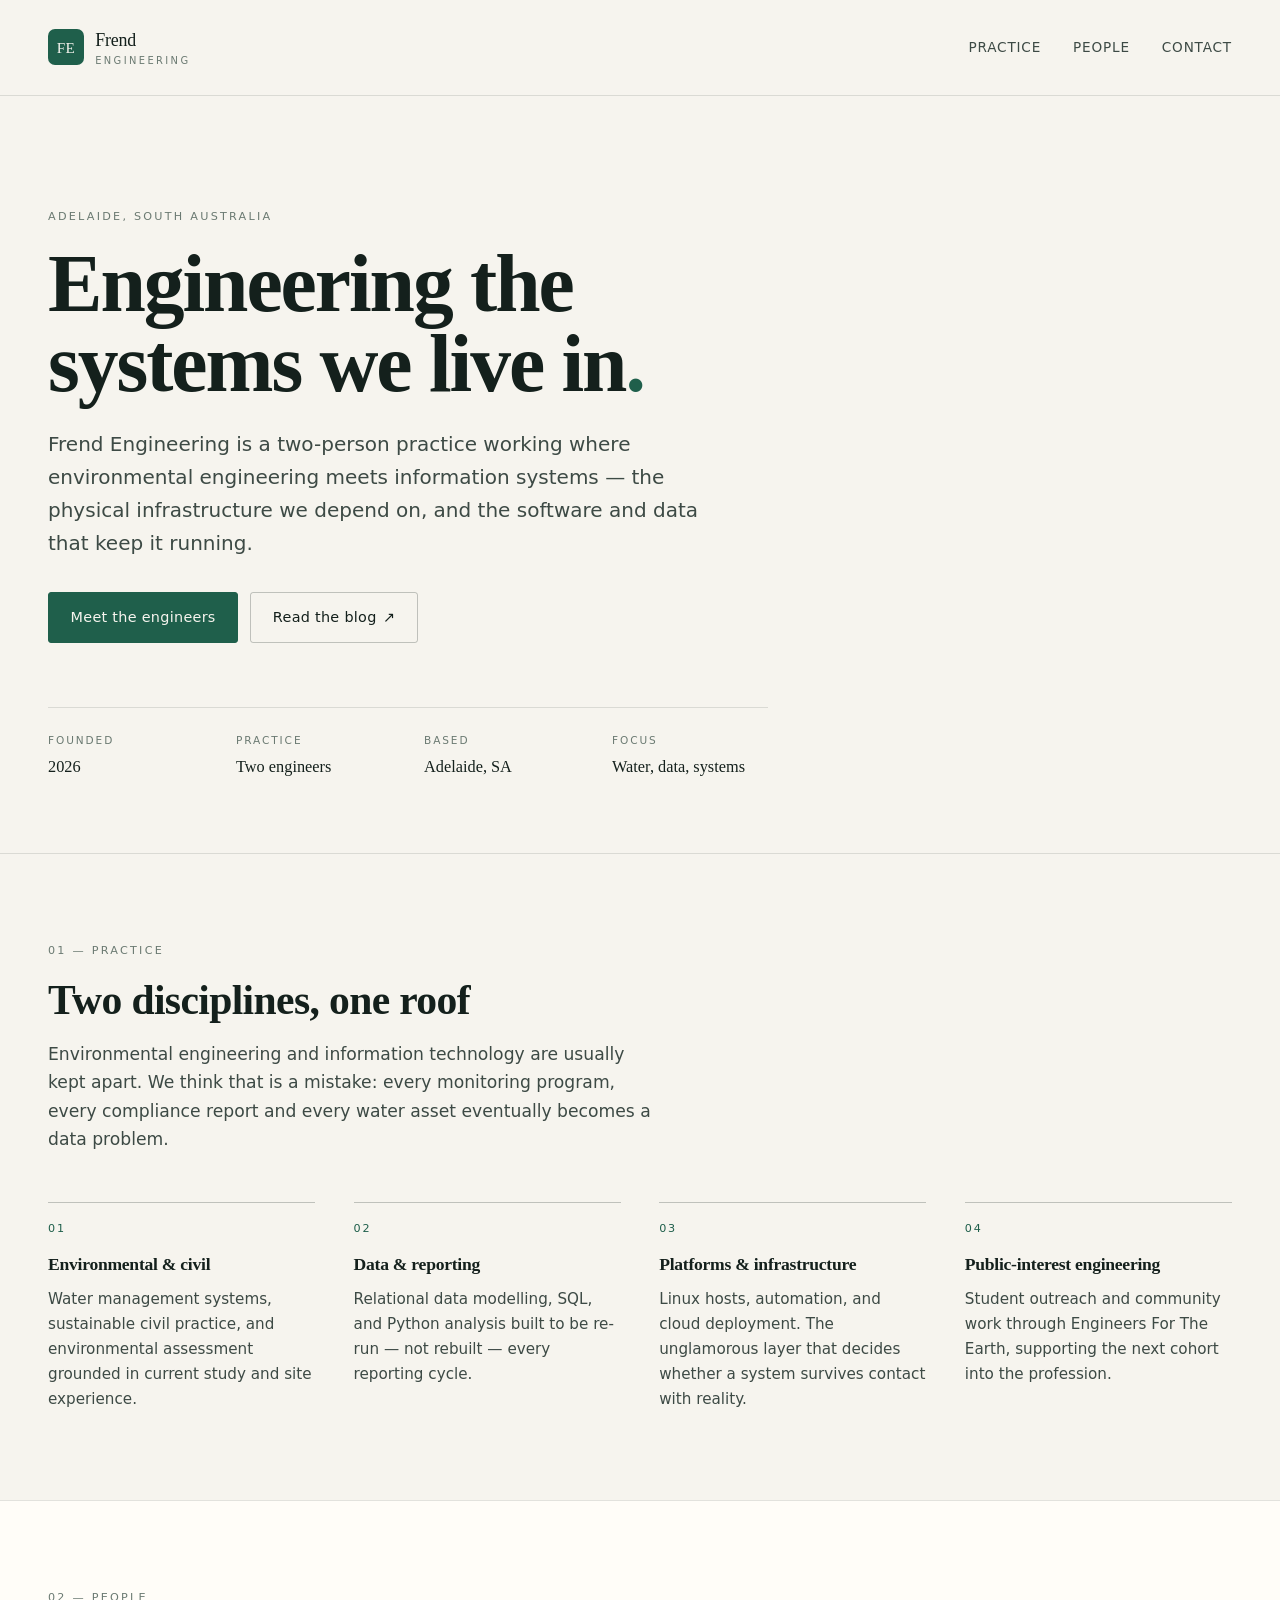
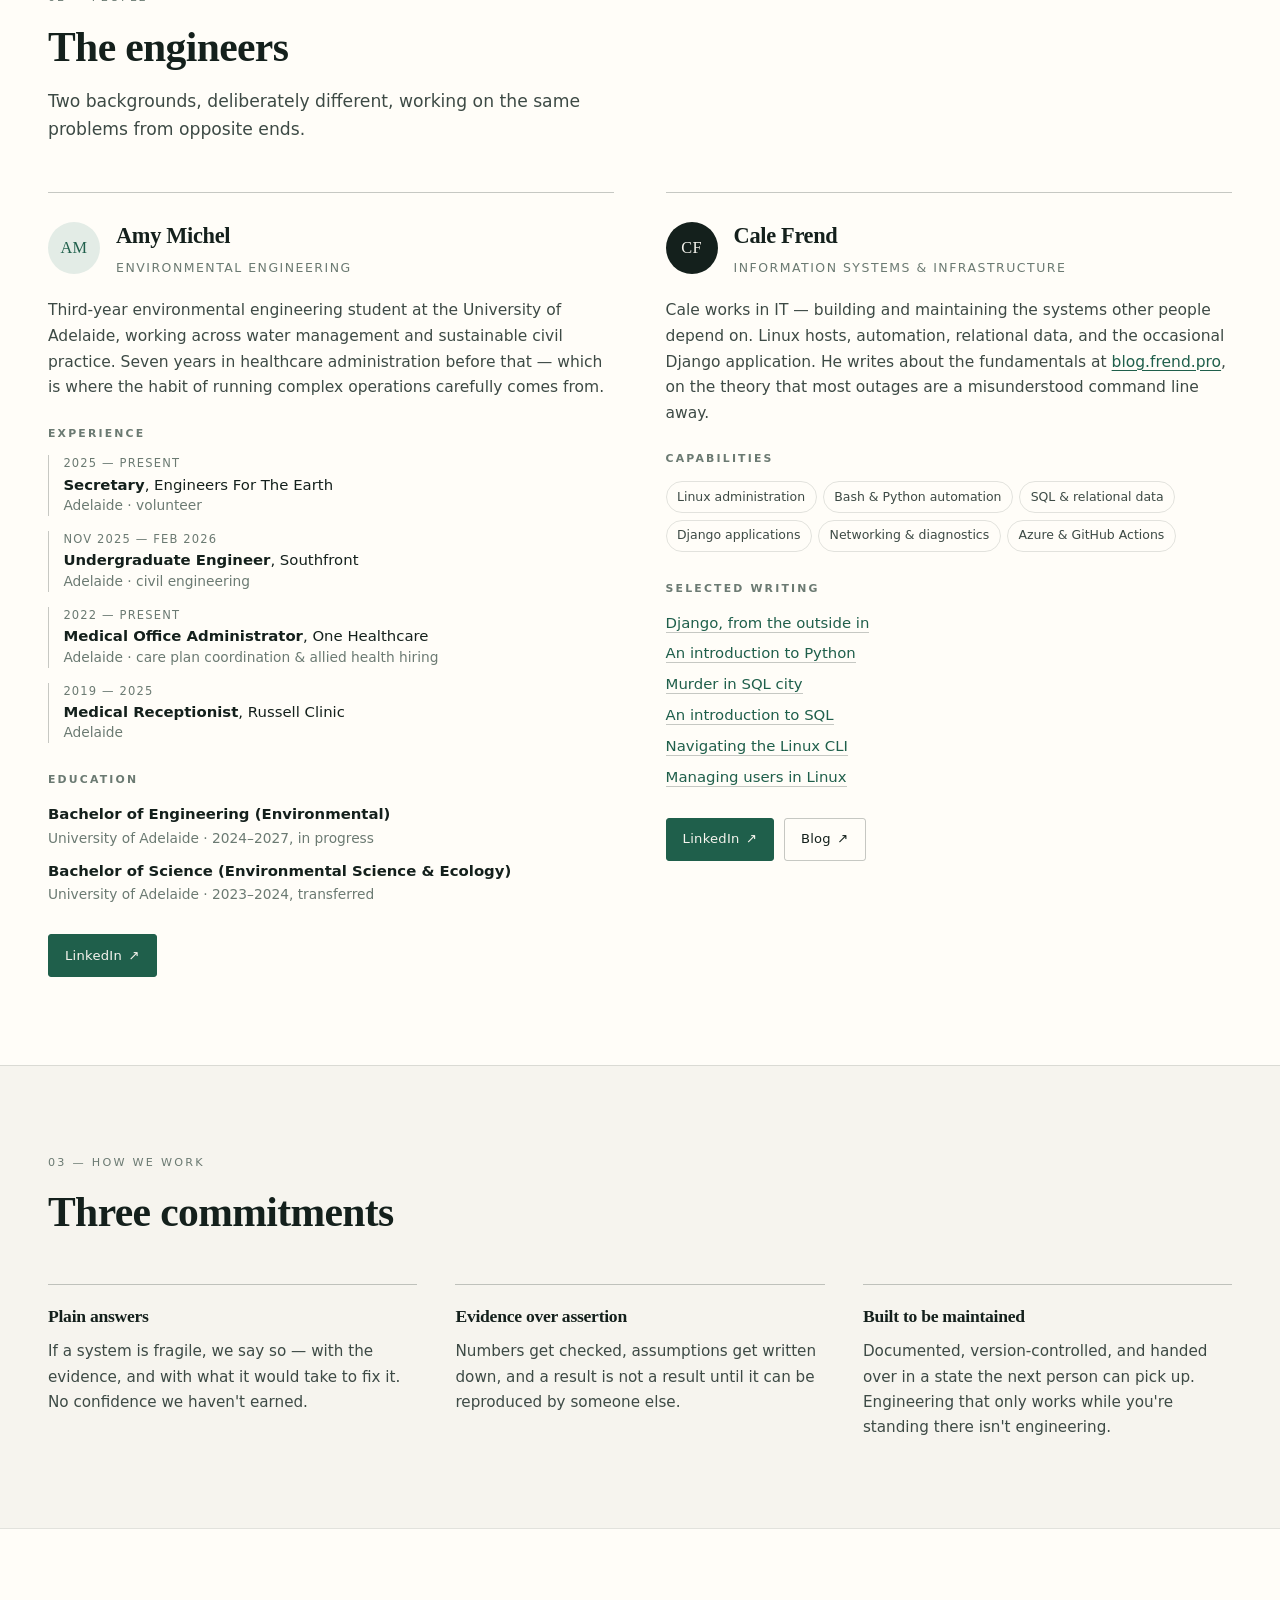
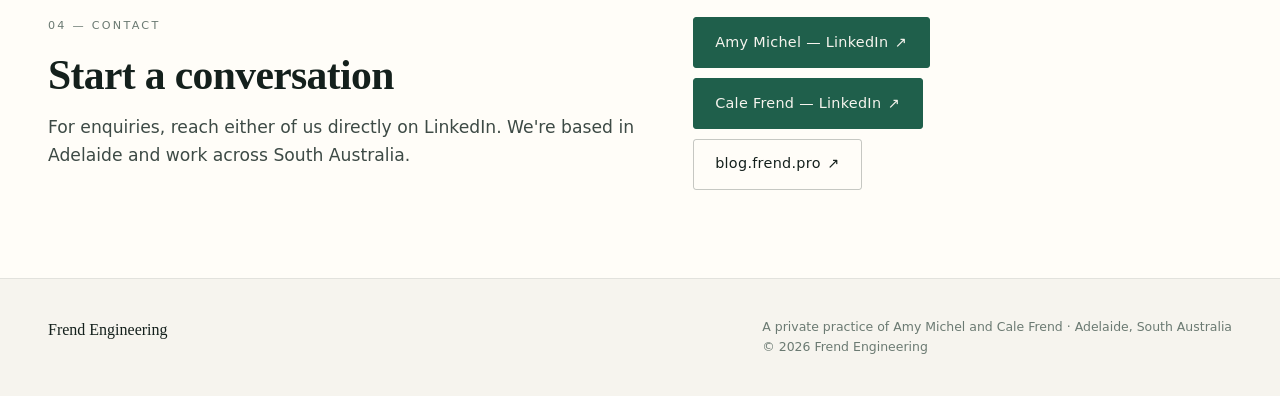
==== index.html @ fecca1ac "Frend Engineering: static CV site for frend.pro Single-page practice site covering Amy Michel (envir" ====
<!DOCTYPE html>
<html lang="en-AU">
<head>
<meta charset="utf-8">
<meta name="viewport" content="width=device-width, initial-scale=1">
<title>Frend Engineering — Environmental engineering and information systems, Adelaide</title>
<meta name="description" content="Frend Engineering is a two-person practice in Adelaide working where environmental engineering meets information systems. Amy Michel, environmental engineer. Cale Frend, IT and infrastructure.">
<link rel="canonical" href="https://frend.pro/">
<meta property="og:type" content="website">
<meta property="og:site_name" content="Frend Engineering">
<meta property="og:title" content="Frend Engineering">
<meta property="og:description" content="Environmental engineering and information systems, under one roof. Adelaide, South Australia.">
<meta property="og:url" content="https://frend.pro/">
<meta name="theme-color" content="#f6f4ee" media="(prefers-color-scheme: light)">
<meta name="theme-color" content="#121614" media="(prefers-color-scheme: dark)">
<link rel="icon" href="data:image/svg+xml,%3Csvg xmlns='http://www.w3.org/2000/svg' viewBox='0 0 64 64'%3E%3Crect width='64' height='64' rx='14' fill='%231f5f4b'/%3E%3Ctext x='32' y='43' font-family='Georgia,serif' font-size='30' font-weight='600' fill='%23f6f4ee' text-anchor='middle'%3EFE%3C/text%3E%3C/svg%3E">
<link rel="stylesheet" href="/styles.css">
</head>
<body>
<a class="skip" href="#main">Skip to content</a>

<header class="masthead">
  <a class="wordmark" href="/">
    <span class="mark" aria-hidden="true">FE</span>
    <span class="wordmark-text">Frend<em>Engineering</em></span>
  </a>
  <nav aria-label="Sections">
    <a href="#practice">Practice</a>
    <a href="#people">People</a>
    <a href="#contact">Contact</a>
  </nav>
</header>

<main id="main">

  <section class="hero">
    <p class="eyebrow">Adelaide, South Australia</p>
    <h1>Engineering the systems we live in<span class="accent">.</span></h1>
    <p class="lede">
      Frend Engineering is a two-person practice working where environmental
      engineering meets information systems — the physical infrastructure we
      depend on, and the software and data that keep it running.
    </p>
    <div class="actions">
      <a class="button" href="#people">Meet the engineers</a>
      <a class="button ghost" href="https://blog.frend.pro/" rel="me">Read the blog<span aria-hidden="true"> ↗</span></a>
    </div>
    <dl class="facts">
      <div><dt>Founded</dt><dd>2026</dd></div>
      <div><dt>Practice</dt><dd>Two engineers</dd></div>
      <div><dt>Based</dt><dd>Adelaide, SA</dd></div>
      <div><dt>Focus</dt><dd>Water, data, systems</dd></div>
    </dl>
  </section>

  <section id="practice" class="section" aria-labelledby="practice-title">
    <div class="section-head">
      <p class="eyebrow">01 — Practice</p>
      <h2 id="practice-title">Two disciplines, one roof</h2>
      <p class="section-lede">
        Environmental engineering and information technology are usually kept
        apart. We think that is a mistake: every monitoring program, every
        compliance report and every water asset eventually becomes a data
        problem.
      </p>
    </div>

    <ul class="disciplines">
      <li>
        <span class="num">01</span>
        <h3>Environmental &amp; civil</h3>
        <p>Water management systems, sustainable civil practice, and environmental assessment grounded in current study and site experience.</p>
      </li>
      <li>
        <span class="num">02</span>
        <h3>Data &amp; reporting</h3>
        <p>Relational data modelling, SQL, and Python analysis built to be re-run — not rebuilt — every reporting cycle.</p>
      </li>
      <li>
        <span class="num">03</span>
        <h3>Platforms &amp; infrastructure</h3>
        <p>Linux hosts, automation, and cloud deployment. The unglamorous layer that decides whether a system survives contact with reality.</p>
      </li>
      <li>
        <span class="num">04</span>
        <h3>Public-interest engineering</h3>
        <p>Student outreach and community work through Engineers For The Earth, supporting the next cohort into the profession.</p>
      </li>
    </ul>
  </section>

  <section id="people" class="section section-alt" aria-labelledby="people-title">
    <div class="section-head">
      <p class="eyebrow">02 — People</p>
      <h2 id="people-title">The engineers</h2>
      <p class="section-lede">Two backgrounds, deliberately different, working on the same problems from opposite ends.</p>
    </div>

    <div class="profiles">

      <article class="profile" aria-labelledby="amy-name">
        <div class="profile-head">
          <span class="monogram" aria-hidden="true">AM</span>
          <div>
            <h3 id="amy-name">Amy Michel</h3>
            <p class="role">Environmental engineering</p>
          </div>
        </div>

        <p class="profile-lede">
          Third-year environmental engineering student at the University of
          Adelaide, working across water management and sustainable civil
          practice. Seven years in healthcare administration before that —
          which is where the habit of running complex operations carefully
          comes from.
        </p>

        <h4>Experience</h4>
        <ol class="timeline">
          <li>
            <span class="when">2025 — present</span>
            <strong>Secretary</strong>, Engineers For The Earth
            <span class="where">Adelaide · volunteer</span>
          </li>
          <li>
            <span class="when">Nov 2025 — Feb 2026</span>
            <strong>Undergraduate Engineer</strong>, Southfront
            <span class="where">Adelaide · civil engineering</span>
          </li>
          <li>
            <span class="when">2022 — present</span>
            <strong>Medical Office Administrator</strong>, One Healthcare
            <span class="where">Adelaide · care plan coordination &amp; allied health hiring</span>
          </li>
          <li>
            <span class="when">2019 — 2025</span>
            <strong>Medical Receptionist</strong>, Russell Clinic
            <span class="where">Adelaide</span>
          </li>
        </ol>

        <h4>Education</h4>
        <ul class="plain">
          <li>
            <strong>Bachelor of Engineering (Environmental)</strong>
            <span class="where">University of Adelaide · 2024–2027, in progress</span>
          </li>
          <li>
            <strong>Bachelor of Science (Environmental Science &amp; Ecology)</strong>
            <span class="where">University of Adelaide · 2023–2024, transferred</span>
          </li>
        </ul>

        <p class="links">
          <a class="button small" href="https://www.linkedin.com/in/4mymichel/" rel="me">LinkedIn<span aria-hidden="true"> ↗</span></a>
        </p>
      </article>

      <article class="profile" aria-labelledby="cale-name">
        <div class="profile-head">
          <span class="monogram alt" aria-hidden="true">CF</span>
          <div>
            <h3 id="cale-name">Cale Frend</h3>
            <p class="role">Information systems &amp; infrastructure</p>
          </div>
        </div>

        <p class="profile-lede">
          Cale works in IT — building and maintaining the systems other people
          depend on. Linux hosts, automation, relational data, and the
          occasional Django application. He writes about the fundamentals at
          <a href="https://blog.frend.pro/">blog.frend.pro</a>, on the theory
          that most outages are a misunderstood command line away.
        </p>

        <h4>Capabilities</h4>
        <ul class="tags">
          <li>Linux administration</li>
          <li>Bash &amp; Python automation</li>
          <li>SQL &amp; relational data</li>
          <li>Django applications</li>
          <li>Networking &amp; diagnostics</li>
          <li>Azure &amp; GitHub Actions</li>
        </ul>

        <h4>Selected writing</h4>
        <ul class="plain tight">
          <li><a href="https://blog.frend.pro/Django/">Django, from the outside in</a></li>
          <li><a href="https://blog.frend.pro/Intro-Python/">An introduction to Python</a></li>
          <li><a href="https://blog.frend.pro/Murder-in-SQL-city/">Murder in SQL city</a></li>
          <li><a href="https://blog.frend.pro/Intro-SQL/">An introduction to SQL</a></li>
          <li><a href="https://blog.frend.pro/Navigating-the-linux-CLI/">Navigating the Linux CLI</a></li>
          <li><a href="https://blog.frend.pro/Managining-users-Linux/">Managing users in Linux</a></li>
        </ul>

        <p class="links">
          <a class="button small" href="https://www.linkedin.com/in/cale-frend" rel="me">LinkedIn<span aria-hidden="true"> ↗</span></a>
          <a class="button small ghost" href="https://blog.frend.pro/" rel="me">Blog<span aria-hidden="true"> ↗</span></a>
        </p>
      </article>

    </div>
  </section>

  <section class="section" aria-labelledby="values-title">
    <div class="section-head">
      <p class="eyebrow">03 — How we work</p>
      <h2 id="values-title">Three commitments</h2>
    </div>
    <div class="values">
      <div>
        <h3>Plain answers</h3>
        <p>If a system is fragile, we say so — with the evidence, and with what it would take to fix it. No confidence we haven't earned.</p>
      </div>
      <div>
        <h3>Evidence over assertion</h3>
        <p>Numbers get checked, assumptions get written down, and a result is not a result until it can be reproduced by someone else.</p>
      </div>
      <div>
        <h3>Built to be maintained</h3>
        <p>Documented, version-controlled, and handed over in a state the next person can pick up. Engineering that only works while you're standing there isn't engineering.</p>
      </div>
    </div>
  </section>

  <section id="contact" class="section contact" aria-labelledby="contact-title">
    <div>
      <p class="eyebrow">04 — Contact</p>
      <h2 id="contact-title">Start a conversation</h2>
      <p class="section-lede">
        For enquiries, reach either of us directly on LinkedIn. We're based in
        Adelaide and work across South Australia.
      </p>
    </div>
    <div class="contact-links">
      <a class="button" href="https://www.linkedin.com/in/4mymichel/" rel="me">Amy Michel — LinkedIn<span aria-hidden="true"> ↗</span></a>
      <a class="button" href="https://www.linkedin.com/in/cale-frend" rel="me">Cale Frend — LinkedIn<span aria-hidden="true"> ↗</span></a>
      <a class="button ghost" href="https://blog.frend.pro/" rel="me">blog.frend.pro<span aria-hidden="true"> ↗</span></a>
    </div>
  </section>

</main>

<footer class="footer">
  <p class="footer-mark">Frend Engineering</p>
  <p class="footer-meta">
    A private practice of Amy Michel and Cale Frend · Adelaide, South Australia
    <br>© <span id="year">2026</span> Frend Engineering
  </p>
</footer>

<script>
  document.getElementById('year').textContent = new Date().getFullYear();
</script>
</body>
</html>
---- styles.css ----
/* ── Frend Engineering ─────────────────────────────────────────────
   Single stylesheet, no build step, no external requests.
   ────────────────────────────────────────────────────────────────── */

:root {
  --paper: #f6f4ee;
  --card: #fffdf8;
  --ink: #14201c;
  --ink-soft: #3d4a45;
  --muted: #6b7a72;
  --rule: rgba(20, 32, 28, 0.12);
  --rule-strong: rgba(20, 32, 28, 0.24);
  --accent: #1f5f4b;
  --accent-soft: #e3ece6;
  --accent-ink: #f6f4ee;

  --serif: "Iowan Old Style", "Palatino Linotype", Palatino, "Book Antiqua", Georgia, "Times New Roman", serif;
  --sans: system-ui, -apple-system, "Segoe UI", Roboto, "Helvetica Neue", Arial, sans-serif;

  --gutter: clamp(1.25rem, 4vw, 3rem);
  --measure: 62ch;
}

@media (prefers-color-scheme: dark) {
  :root {
    --paper: #121614;
    --card: #181d1a;
    --ink: #eef1ec;
    --ink-soft: #c2ccc6;
    --muted: #8b978f;
    --rule: rgba(238, 241, 236, 0.14);
    --rule-strong: rgba(238, 241, 236, 0.3);
    --accent: #78c4a0;
    --accent-soft: #1d2a24;
    --accent-ink: #121614;
  }
}

*, *::before, *::after { box-sizing: border-box; }

html { -webkit-text-size-adjust: 100%; }

body {
  margin: 0;
  background: var(--paper);
  color: var(--ink);
  font-family: var(--sans);
  font-size: clamp(1rem, 0.96rem + 0.2vw, 1.075rem);
  line-height: 1.65;
  -webkit-font-smoothing: antialiased;
  text-rendering: optimizeLegibility;
}

h1, h2, h3, h4 { font-family: var(--serif); font-weight: 600; letter-spacing: -0.015em; }

p { margin: 0 0 1rem; }
p:last-child { margin-bottom: 0; }

a { color: var(--accent); text-decoration-thickness: 1px; text-underline-offset: 0.18em; }
a:hover { text-decoration-thickness: 2px; }

:focus-visible {
  outline: 2px solid var(--accent);
  outline-offset: 3px;
  border-radius: 2px;
}

.skip {
  position: absolute;
  left: -9999px;
  top: 0;
  background: var(--accent);
  color: var(--accent-ink);
  padding: 0.75rem 1rem;
  z-index: 10;
}
.skip:focus { left: 1rem; top: 1rem; }

/* ── Masthead ─────────────────────────────────────────────────── */

.masthead {
  display: flex;
  align-items: center;
  justify-content: space-between;
  gap: 1.5rem;
  flex-wrap: wrap;
  padding: clamp(1rem, 2.5vw, 1.6rem) var(--gutter);
  border-bottom: 1px solid var(--rule);
}

.wordmark {
  display: inline-flex;
  align-items: center;
  gap: 0.7rem;
  color: inherit;
  text-decoration: none;
}

.mark {
  display: grid;
  place-items: center;
  width: 2.25rem;
  height: 2.25rem;
  border-radius: 7px;
  background: var(--accent);
  color: var(--accent-ink);
  font-family: var(--serif);
  font-size: 0.95rem;
  letter-spacing: 0.02em;
}

.wordmark-text {
  font-family: var(--serif);
  font-size: 1.12rem;
  letter-spacing: -0.01em;
}
.wordmark-text em {
  display: block;
  font-style: normal;
  font-family: var(--sans);
  font-size: 0.62rem;
  letter-spacing: 0.24em;
  text-transform: uppercase;
  color: var(--muted);
  margin-top: -0.15rem;
}

.masthead nav { display: flex; gap: clamp(1rem, 2.5vw, 2rem); }
.masthead nav a {
  color: var(--ink-soft);
  text-decoration: none;
  font-size: 0.85rem;
  letter-spacing: 0.06em;
  text-transform: uppercase;
}
.masthead nav a:hover { color: var(--accent); }

/* ── Shared ───────────────────────────────────────────────────── */

.eyebrow {
  margin: 0 0 1.1rem;
  font-size: 0.7rem;
  letter-spacing: 0.2em;
  text-transform: uppercase;
  color: var(--muted);
  font-variant-numeric: tabular-nums;
}

.section {
  padding: clamp(3.5rem, 7vw, 5.5rem) var(--gutter);
  border-top: 1px solid var(--rule);
}

.section-alt { background: var(--card); }

.section-head { max-width: var(--measure); margin-bottom: clamp(2rem, 4vw, 3rem); }

h2 {
  margin: 0 0 1rem;
  font-size: clamp(1.75rem, 1.3rem + 1.8vw, 2.6rem);
  line-height: 1.1;
}

.section-lede {
  color: var(--ink-soft);
  font-size: 1.075rem;
  max-width: 56ch;
}

/* ── Hero ─────────────────────────────────────────────────────── */

.hero {
  padding: clamp(3.5rem, 9vw, 7rem) var(--gutter) clamp(3rem, 6vw, 4.5rem);
}

.hero h1 {
  margin: 0 0 1.5rem;
  font-size: clamp(2.5rem, 1.4rem + 5.4vw, 5.1rem);
  line-height: 0.98;
  letter-spacing: -0.025em;
  text-wrap: balance;
  max-width: 26ch;
}

.hero h1 .accent { color: var(--accent); }

.lede {
  max-width: 52ch;
  font-size: clamp(1.075rem, 1rem + 0.4vw, 1.25rem);
  color: var(--ink-soft);
  margin-bottom: 2rem;
}

.actions { display: flex; flex-wrap: wrap; gap: 0.75rem; margin-bottom: clamp(2.5rem, 5vw, 4rem); }

.button {
  display: inline-flex;
  align-items: center;
  gap: 0.4rem;
  padding: 0.8rem 1.35rem;
  border: 1px solid var(--accent);
  border-radius: 3px;
  background: var(--accent);
  color: var(--accent-ink);
  font-size: 0.9rem;
  letter-spacing: 0.02em;
  text-decoration: none;
  transition: background-color 120ms ease, color 120ms ease, border-color 120ms ease;
}
.button:hover { background: var(--ink); border-color: var(--ink); color: var(--paper); }

.button.ghost {
  background: transparent;
  color: var(--ink);
  border-color: var(--rule-strong);
}
.button.ghost:hover { background: transparent; border-color: var(--accent); color: var(--accent); }

.button.small { padding: 0.6rem 1rem; font-size: 0.82rem; }

.facts {
  display: grid;
  grid-template-columns: repeat(auto-fit, minmax(130px, 1fr));
  gap: 1.25rem 2rem;
  margin: 0;
  padding-top: 1.5rem;
  border-top: 1px solid var(--rule);
  max-width: 720px;
}
.facts dt {
  font-size: 0.66rem;
  letter-spacing: 0.18em;
  text-transform: uppercase;
  color: var(--muted);
  margin-bottom: 0.3rem;
}
.facts dd { margin: 0; font-family: var(--serif); font-size: 1.02rem; }

/* ── Disciplines ──────────────────────────────────────────────── */

.disciplines {
  list-style: none;
  margin: 0;
  padding: 0;
  display: grid;
  grid-template-columns: repeat(auto-fit, minmax(230px, 1fr));
  gap: clamp(1.5rem, 3vw, 2.5rem);
}

.disciplines li { border-top: 1px solid var(--rule-strong); padding-top: 1.1rem; }

.disciplines .num {
  display: block;
  font-size: 0.7rem;
  letter-spacing: 0.16em;
  color: var(--accent);
  margin-bottom: 0.7rem;
  font-variant-numeric: tabular-nums;
}

.disciplines h3 { margin: 0 0 0.5rem; font-size: 1.1rem; }
.disciplines p { color: var(--ink-soft); font-size: 0.95rem; margin: 0; }

/* ── Profiles ─────────────────────────────────────────────────── */

.profiles {
  display: grid;
  grid-template-columns: repeat(auto-fit, minmax(340px, 1fr));
  gap: clamp(2rem, 4vw, 3.5rem);
}

.profile {
  display: flex;
  flex-direction: column;
  border-top: 1px solid var(--rule-strong);
  padding-top: 1.6rem;
}

.profile-head { display: flex; align-items: center; gap: 1rem; margin-bottom: 1.25rem; }

.monogram {
  display: grid;
  place-items: center;
  flex: 0 0 auto;
  width: 3.25rem;
  height: 3.25rem;
  border-radius: 50%;
  background: var(--accent-soft);
  color: var(--accent);
  font-family: var(--serif);
  font-size: 1.02rem;
  letter-spacing: 0.02em;
}
.monogram.alt { background: var(--ink); color: var(--paper); }
@media (prefers-color-scheme: dark) { .monogram.alt { background: var(--ink-soft); color: var(--paper); } }

.profile h3 { margin: 0; font-size: 1.4rem; }
.role {
  margin: 0.15rem 0 0;
  font-size: 0.78rem;
  letter-spacing: 0.12em;
  text-transform: uppercase;
  color: var(--muted);
}

.profile-lede { color: var(--ink-soft); font-size: 0.97rem; margin-bottom: 1.5rem; }

.profile h4 {
  margin: 0 0 0.8rem;
  font-family: var(--sans);
  font-size: 0.68rem;
  letter-spacing: 0.2em;
  text-transform: uppercase;
  color: var(--muted);
  font-weight: 600;
}
.profile h4:not(:first-of-type) { margin-top: 1.75rem; }

.timeline {
  list-style: none;
  margin: 0;
  padding: 0;
  display: grid;
  gap: 0.95rem;
}
.timeline li {
  display: block;
  font-size: 0.93rem;
  line-height: 1.45;
  padding-left: 0.9rem;
  border-left: 1px solid var(--rule-strong);
}
.timeline .when {
  display: block;
  font-size: 0.72rem;
  letter-spacing: 0.1em;
  text-transform: uppercase;
  color: var(--muted);
  font-variant-numeric: tabular-nums;
  margin-bottom: 0.15rem;
}
.timeline .where { display: block; color: var(--muted); font-size: 0.86rem; }

.plain { list-style: none; margin: 0; padding: 0; display: grid; gap: 0.6rem; font-size: 0.93rem; }
.plain.tight { gap: 0.4rem; }
.plain a { text-decoration: none; border-bottom: 1px solid var(--rule-strong); }
.plain a:hover { border-color: var(--accent); }
.plain .where { display: block; color: var(--muted); font-size: 0.86rem; }

.tags {
  list-style: none;
  margin: 0;
  padding: 0;
  display: flex;
  flex-wrap: wrap;
  gap: 0.4rem;
}
.tags li {
  font-size: 0.78rem;
  padding: 0.3rem 0.65rem;
  border: 1px solid var(--rule);
  border-radius: 999px;
  color: var(--ink-soft);
}

.links { display: flex; flex-wrap: wrap; gap: 0.6rem; margin-top: 1.75rem; }

/* ── Values ───────────────────────────────────────────────────── */

.values {
  display: grid;
  grid-template-columns: repeat(auto-fit, minmax(240px, 1fr));
  gap: clamp(1.5rem, 3vw, 2.5rem);
}
.values > div { border-top: 1px solid var(--rule-strong); padding-top: 1.1rem; }
.values h3 { margin: 0 0 0.5rem; font-size: 1.1rem; }
.values p { color: var(--ink-soft); font-size: 0.95rem; margin: 0; }

/* ── Contact ──────────────────────────────────────────────────── */

.contact {
  display: grid;
  grid-template-columns: 1.1fr 1fr;
  gap: clamp(2rem, 4vw, 3.5rem);
  align-items: start;
  background: var(--card);
  border-bottom: 1px solid var(--rule);
}
.contact h2 { margin-bottom: 0.9rem; }
.contact-links { display: flex; flex-direction: column; gap: 0.6rem; align-items: flex-start; }

/* ── Footer ───────────────────────────────────────────────────── */

.footer {
  display: flex;
  flex-wrap: wrap;
  justify-content: space-between;
  gap: 1rem;
  padding: clamp(1.75rem, 3vw, 2.5rem) var(--gutter);
}
.footer-mark { font-family: var(--serif); font-size: 1rem; margin: 0; }
.footer-meta { margin: 0; font-size: 0.78rem; color: var(--muted); line-height: 1.6; }

/* ── Responsive ───────────────────────────────────────────────── */

@media (max-width: 860px) {
  .contact { grid-template-columns: 1fr; }
}

@media (max-width: 560px) {
  .masthead nav { gap: 1rem; }
  .masthead nav a { font-size: 0.75rem; }
  .facts { grid-template-columns: repeat(2, 1fr); }
  .profile { padding: 1.35rem; }
}

@media (prefers-reduced-motion: reduce) {
  * { transition: none !important; animation: none !important; }
}

/* ── Print: this page doubles as a CV ────────────────────────── */

@media print {
  :root {
    --paper: #fff; --card: #fff; --ink: #000; --ink-soft: #1a1a1a;
    --muted: #444; --rule: #ccc; --rule-strong: #999; --accent: #000;
  }
  body { font-size: 10.5pt; }
  .masthead nav, .actions, .skip, .contact-links { display: none; }
  .section, .hero { padding: 1.1rem 0; border-top: 1px solid #ddd; page-break-inside: avoid; }
  .profiles { grid-template-columns: 1fr 1fr; gap: 1.2rem; }
  .profile { border: 1px solid #ddd; }
  a { color: #000; text-decoration: none; }
  a[href^="http"]::after { content: " (" attr(href) ")"; font-size: 8pt; color: #555; }
}
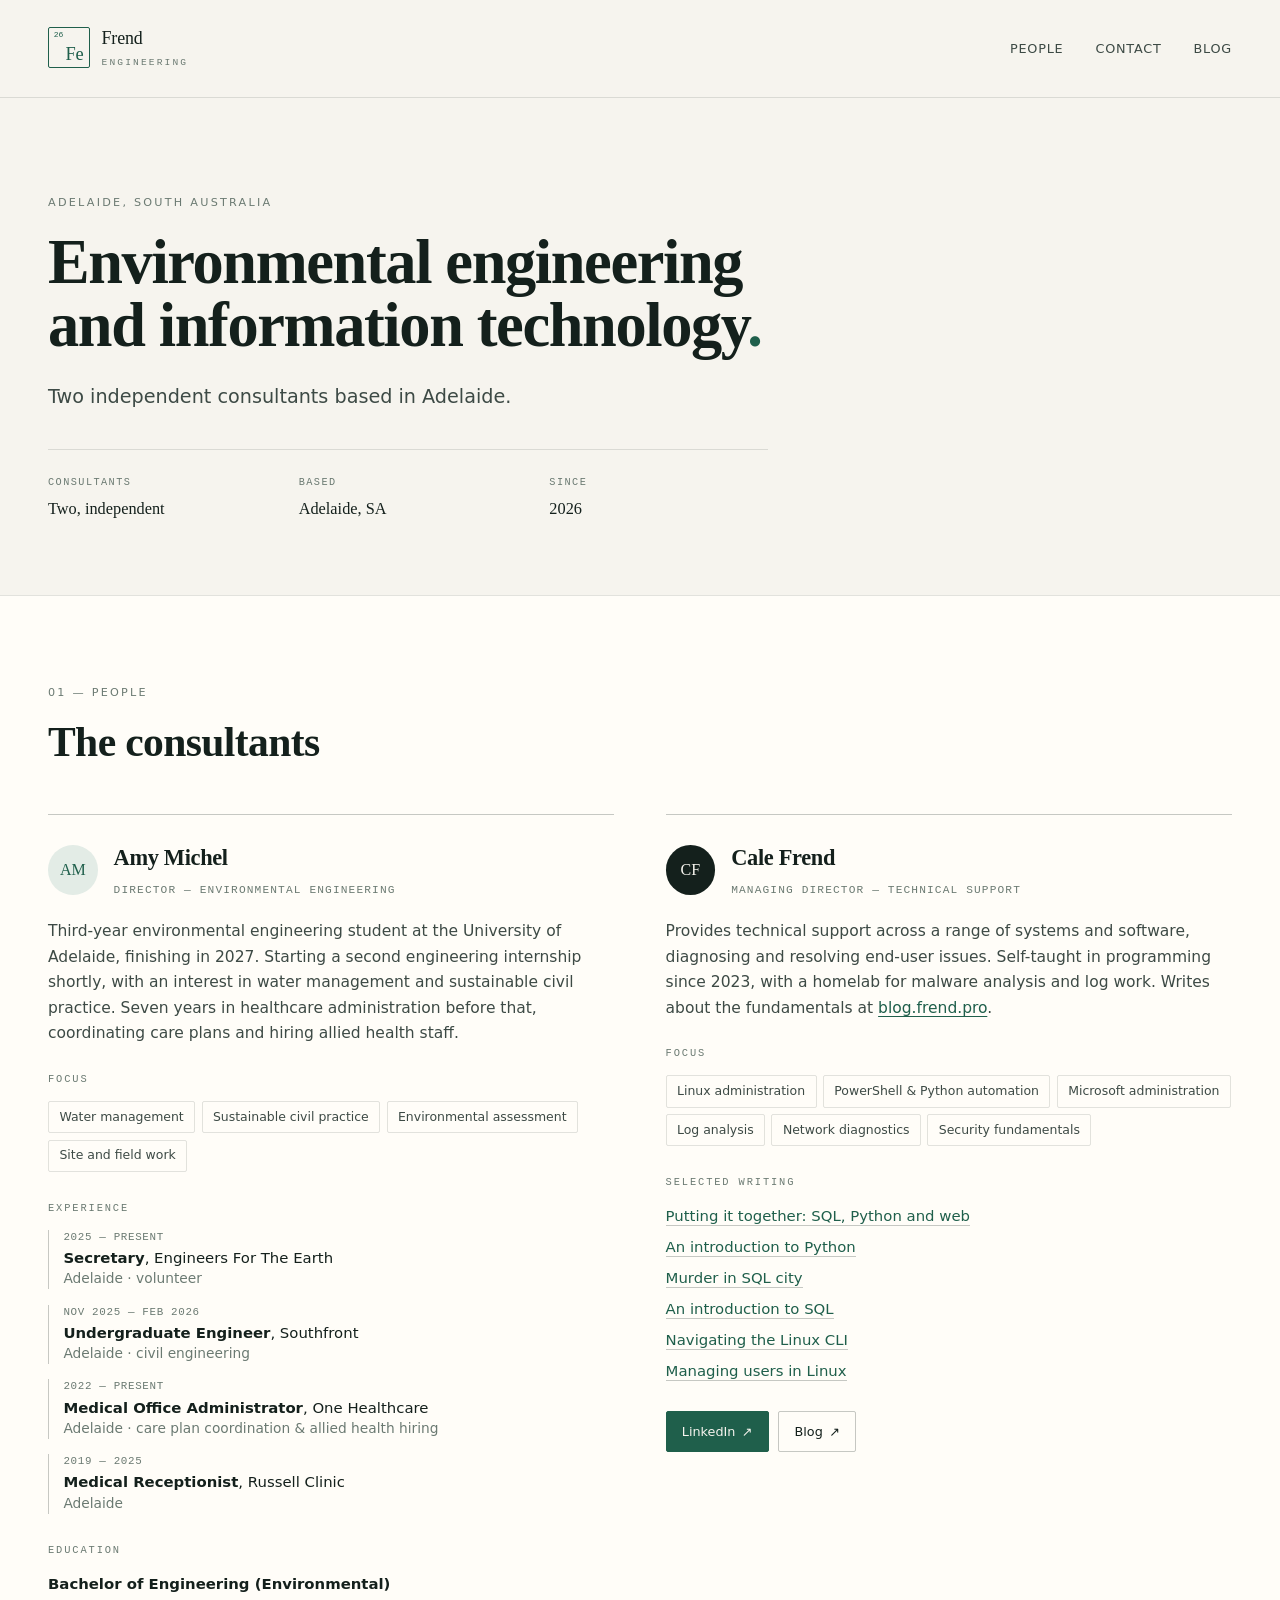
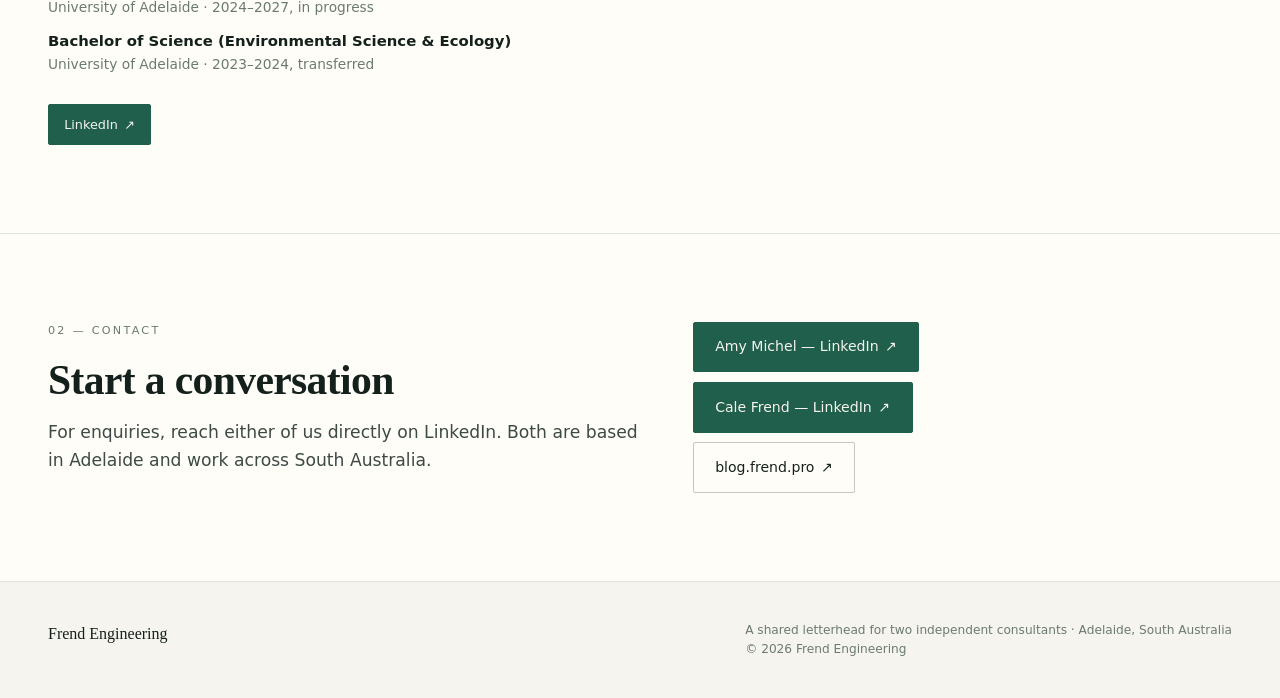
==== commit 54a5d5dc: "Rewrite as two independent consultants, periodic-table mark - Present Amy and Cale as separate pract" ====
--- a/index.html
+++ b/index.html
@@ -3,17 +3,15 @@
 <head>
 <meta charset="utf-8">
 <meta name="viewport" content="width=device-width, initial-scale=1">
-<title>Frend Engineering — Environmental engineering and information systems, Adelaide</title>
-<meta name="description" content="Frend Engineering is a two-person practice in Adelaide working where environmental engineering meets information systems. Amy Michel, environmental engineer. Cale Frend, IT and infrastructure.">
-<link rel="canonical" href="https://frend.pro/">
+<title>Frend Engineering — Environmental engineering and information technology, Adelaide</title>
+<meta name="description" content="Amy Michel, environmental engineering. Cale Frend, technical support. Two independent consultants in Adelaide.">
+<link rel="canonical" href="https://www.frend.pro/">
 <meta property="og:type" content="website">
 <meta property="og:site_name" content="Frend Engineering">
 <meta property="og:title" content="Frend Engineering">
-<meta property="og:description" content="Environmental engineering and information systems, under one roof. Adelaide, South Australia.">
-<meta property="og:url" content="https://frend.pro/">
-<meta name="theme-color" content="#f6f4ee" media="(prefers-color-scheme: light)">
-<meta name="theme-color" content="#121614" media="(prefers-color-scheme: dark)">
-<link rel="icon" href="data:image/svg+xml,%3Csvg xmlns='http://www.w3.org/2000/svg' viewBox='0 0 64 64'%3E%3Crect width='64' height='64' rx='14' fill='%231f5f4b'/%3E%3Ctext x='32' y='43' font-family='Georgia,serif' font-size='30' font-weight='600' fill='%23f6f4ee' text-anchor='middle'%3EFE%3C/text%3E%3C/svg%3E">
+<meta property="og:description" content="Environmental engineering and information technology. Two independent consultants in Adelaide.">
+<meta property="og:url" content="https://www.frend.pro/">
+<link rel="icon" href="data:image/svg+xml,%3Csvg xmlns='http://www.w3.org/2000/svg' viewBox='0 0 64 64'%3E%3Crect width='64' height='64' rx='6' fill='%231f5f4b'/%3E%3Ctext x='32' y='30' font-family='ui-monospace,monospace' font-size='11' fill='%23f6f4ee' text-anchor='middle'%3E26%3C/text%3E%3Ctext x='32' y='49' font-family='Georgia,serif' font-size='26' fill='%23f6f4ee' text-anchor='middle'%3EFe%3C/text%3E%3C/svg%3E">
 <link rel="stylesheet" href="/styles.css">
 </head>
 <body>
@@ -21,13 +19,17 @@
 
 <header class="masthead">
   <a class="wordmark" href="/">
-    <span class="mark" aria-hidden="true">FE</span>
+    <span class="el" aria-hidden="true">
+      <span class="el-num">26</span>
+      <span class="el-sym">Fe</span>
+      <span class="el-name">Iron</span>
+    </span>
     <span class="wordmark-text">Frend<em>Engineering</em></span>
   </a>
   <nav aria-label="Sections">
-    <a href="#practice">Practice</a>
     <a href="#people">People</a>
     <a href="#contact">Contact</a>
+    <a href="https://blog.frend.pro/" rel="me">Blog</a>
   </nav>
 </header>
 
@@ -35,65 +37,21 @@
 
   <section class="hero">
     <p class="eyebrow">Adelaide, South Australia</p>
-    <h1>Engineering the systems we live in<span class="accent">.</span></h1>
+    <h1>Environmental engineering<br>and information technology<span class="accent">.</span></h1>
     <p class="lede">
-      Frend Engineering is a two-person practice working where environmental
-      engineering meets information systems — the physical infrastructure we
-      depend on, and the software and data that keep it running.
+      Two independent consultants based in Adelaide.
     </p>
-    <div class="actions">
-      <a class="button" href="#people">Meet the engineers</a>
-      <a class="button ghost" href="https://blog.frend.pro/" rel="me">Read the blog<span aria-hidden="true"> ↗</span></a>
-    </div>
     <dl class="facts">
-      <div><dt>Founded</dt><dd>2026</dd></div>
-      <div><dt>Practice</dt><dd>Two engineers</dd></div>
+      <div><dt>Consultants</dt><dd>Two, independent</dd></div>
       <div><dt>Based</dt><dd>Adelaide, SA</dd></div>
-      <div><dt>Focus</dt><dd>Water, data, systems</dd></div>
+      <div><dt>Since</dt><dd>2026</dd></div>
     </dl>
   </section>
 
-  <section id="practice" class="section" aria-labelledby="practice-title">
-    <div class="section-head">
-      <p class="eyebrow">01 — Practice</p>
-      <h2 id="practice-title">Two disciplines, one roof</h2>
-      <p class="section-lede">
-        Environmental engineering and information technology are usually kept
-        apart. We think that is a mistake: every monitoring program, every
-        compliance report and every water asset eventually becomes a data
-        problem.
-      </p>
-    </div>
-
-    <ul class="disciplines">
-      <li>
-        <span class="num">01</span>
-        <h3>Environmental &amp; civil</h3>
-        <p>Water management systems, sustainable civil practice, and environmental assessment grounded in current study and site experience.</p>
-      </li>
-      <li>
-        <span class="num">02</span>
-        <h3>Data &amp; reporting</h3>
-        <p>Relational data modelling, SQL, and Python analysis built to be re-run — not rebuilt — every reporting cycle.</p>
-      </li>
-      <li>
-        <span class="num">03</span>
-        <h3>Platforms &amp; infrastructure</h3>
-        <p>Linux hosts, automation, and cloud deployment. The unglamorous layer that decides whether a system survives contact with reality.</p>
-      </li>
-      <li>
-        <span class="num">04</span>
-        <h3>Public-interest engineering</h3>
-        <p>Student outreach and community work through Engineers For The Earth, supporting the next cohort into the profession.</p>
-      </li>
-    </ul>
-  </section>
-
   <section id="people" class="section section-alt" aria-labelledby="people-title">
     <div class="section-head">
-      <p class="eyebrow">02 — People</p>
-      <h2 id="people-title">The engineers</h2>
-      <p class="section-lede">Two backgrounds, deliberately different, working on the same problems from opposite ends.</p>
+      <p class="eyebrow">01 — People</p>
+      <h2 id="people-title">The consultants</h2>
     </div>
 
     <div class="profiles">
@@ -103,17 +61,25 @@
           <span class="monogram" aria-hidden="true">AM</span>
           <div>
             <h3 id="amy-name">Amy Michel</h3>
-            <p class="role">Environmental engineering</p>
+            <p class="role">Director — Environmental Engineering</p>
           </div>
         </div>
 
         <p class="profile-lede">
           Third-year environmental engineering student at the University of
-          Adelaide, working across water management and sustainable civil
-          practice. Seven years in healthcare administration before that —
-          which is where the habit of running complex operations carefully
-          comes from.
-        </p>
+          Adelaide, finishing in 2027. Starting a second engineering internship
+          shortly, with an interest in water management and sustainable civil
+          practice. Seven years in healthcare administration before that,
+          coordinating care plans and hiring allied health staff.
+        </p>
+
+        <h4>Focus</h4>
+        <ul class="tags">
+          <li>Water management</li>
+          <li>Sustainable civil practice</li>
+          <li>Environmental assessment</li>
+          <li>Site and field work</li>
+        </ul>
 
         <h4>Experience</h4>
         <ol class="timeline">
@@ -161,31 +127,31 @@
           <span class="monogram alt" aria-hidden="true">CF</span>
           <div>
             <h3 id="cale-name">Cale Frend</h3>
-            <p class="role">Information systems &amp; infrastructure</p>
+            <p class="role">Managing Director — Technical Support</p>
           </div>
         </div>
 
         <p class="profile-lede">
-          Cale works in IT — building and maintaining the systems other people
-          depend on. Linux hosts, automation, relational data, and the
-          occasional Django application. He writes about the fundamentals at
-          <a href="https://blog.frend.pro/">blog.frend.pro</a>, on the theory
-          that most outages are a misunderstood command line away.
-        </p>
-
-        <h4>Capabilities</h4>
+          Provides technical support across a range of systems and software,
+          diagnosing and resolving end-user issues. Self-taught in programming
+          since 2023, with a homelab for malware analysis and log work. Writes
+          about the fundamentals at
+          <a href="https://blog.frend.pro/">blog.frend.pro</a>.
+        </p>
+
+        <h4>Focus</h4>
         <ul class="tags">
           <li>Linux administration</li>
-          <li>Bash &amp; Python automation</li>
-          <li>SQL &amp; relational data</li>
-          <li>Django applications</li>
-          <li>Networking &amp; diagnostics</li>
-          <li>Azure &amp; GitHub Actions</li>
+          <li>PowerShell &amp; Python automation</li>
+          <li>Microsoft administration</li>
+          <li>Log analysis</li>
+          <li>Network diagnostics</li>
+          <li>Security fundamentals</li>
         </ul>
 
         <h4>Selected writing</h4>
         <ul class="plain tight">
-          <li><a href="https://blog.frend.pro/Django/">Django, from the outside in</a></li>
+          <li><a href="https://blog.frend.pro/Django/">Putting it together: SQL, Python and web</a></li>
           <li><a href="https://blog.frend.pro/Intro-Python/">An introduction to Python</a></li>
           <li><a href="https://blog.frend.pro/Murder-in-SQL-city/">Murder in SQL city</a></li>
           <li><a href="https://blog.frend.pro/Intro-SQL/">An introduction to SQL</a></li>
@@ -202,34 +168,13 @@
     </div>
   </section>
 
-  <section class="section" aria-labelledby="values-title">
-    <div class="section-head">
-      <p class="eyebrow">03 — How we work</p>
-      <h2 id="values-title">Three commitments</h2>
-    </div>
-    <div class="values">
-      <div>
-        <h3>Plain answers</h3>
-        <p>If a system is fragile, we say so — with the evidence, and with what it would take to fix it. No confidence we haven't earned.</p>
-      </div>
-      <div>
-        <h3>Evidence over assertion</h3>
-        <p>Numbers get checked, assumptions get written down, and a result is not a result until it can be reproduced by someone else.</p>
-      </div>
-      <div>
-        <h3>Built to be maintained</h3>
-        <p>Documented, version-controlled, and handed over in a state the next person can pick up. Engineering that only works while you're standing there isn't engineering.</p>
-      </div>
-    </div>
-  </section>
-
   <section id="contact" class="section contact" aria-labelledby="contact-title">
     <div>
-      <p class="eyebrow">04 — Contact</p>
+      <p class="eyebrow">02 — Contact</p>
       <h2 id="contact-title">Start a conversation</h2>
       <p class="section-lede">
-        For enquiries, reach either of us directly on LinkedIn. We're based in
-        Adelaide and work across South Australia.
+        For enquiries, reach either of us directly on LinkedIn. Both are based
+        in Adelaide and work across South Australia.
       </p>
     </div>
     <div class="contact-links">
@@ -244,7 +189,7 @@
 <footer class="footer">
   <p class="footer-mark">Frend Engineering</p>
   <p class="footer-meta">
-    A private practice of Amy Michel and Cale Frend · Adelaide, South Australia
+    A shared letterhead for two independent consultants · Adelaide, South Australia
     <br>© <span id="year">2026</span> Frend Engineering
   </p>
 </footer>
--- a/styles.css
+++ b/styles.css
@@ -1,5 +1,5 @@
-/* ── Frend Engineering ─────────────────────────────────────────────
-   Single stylesheet, no build step, no external requests.
+/* ── Frend drafts: shared structure ───────────────────────────────
+   Theme files override the :root tokens below.
    ────────────────────────────────────────────────────────────────── */
 
 :root {
@@ -16,28 +16,13 @@
 
   --serif: "Iowan Old Style", "Palatino Linotype", Palatino, "Book Antiqua", Georgia, "Times New Roman", serif;
   --sans: system-ui, -apple-system, "Segoe UI", Roboto, "Helvetica Neue", Arial, sans-serif;
+  --mono: ui-monospace, SFMono-Regular, "SF Mono", Menlo, Consolas, monospace;
 
   --gutter: clamp(1.25rem, 4vw, 3rem);
   --measure: 62ch;
 }
 
-@media (prefers-color-scheme: dark) {
-  :root {
-    --paper: #121614;
-    --card: #181d1a;
-    --ink: #eef1ec;
-    --ink-soft: #c2ccc6;
-    --muted: #8b978f;
-    --rule: rgba(238, 241, 236, 0.14);
-    --rule-strong: rgba(238, 241, 236, 0.3);
-    --accent: #78c4a0;
-    --accent-soft: #1d2a24;
-    --accent-ink: #121614;
-  }
-}
-
 *, *::before, *::after { box-sizing: border-box; }
-
 html { -webkit-text-size-adjust: 100%; }
 
 body {
@@ -48,32 +33,16 @@
   font-size: clamp(1rem, 0.96rem + 0.2vw, 1.075rem);
   line-height: 1.65;
   -webkit-font-smoothing: antialiased;
-  text-rendering: optimizeLegibility;
 }
 
 h1, h2, h3, h4 { font-family: var(--serif); font-weight: 600; letter-spacing: -0.015em; }
-
 p { margin: 0 0 1rem; }
 p:last-child { margin-bottom: 0; }
-
 a { color: var(--accent); text-decoration-thickness: 1px; text-underline-offset: 0.18em; }
 a:hover { text-decoration-thickness: 2px; }
-
-:focus-visible {
-  outline: 2px solid var(--accent);
-  outline-offset: 3px;
-  border-radius: 2px;
-}
-
-.skip {
-  position: absolute;
-  left: -9999px;
-  top: 0;
-  background: var(--accent);
-  color: var(--accent-ink);
-  padding: 0.75rem 1rem;
-  z-index: 10;
-}
+:focus-visible { outline: 2px solid var(--accent); outline-offset: 3px; border-radius: 2px; }
+
+.skip { position: absolute; left: -9999px; top: 0; background: var(--accent); color: var(--accent-ink); padding: 0.75rem 1rem; z-index: 10; }
 .skip:focus { left: 1rem; top: 1rem; }
 
 /* ── Masthead ─────────────────────────────────────────────────── */
@@ -84,52 +53,62 @@
   justify-content: space-between;
   gap: 1.5rem;
   flex-wrap: wrap;
-  padding: clamp(1rem, 2.5vw, 1.6rem) var(--gutter);
+  padding: clamp(1rem, 2.5vw, 1.5rem) var(--gutter);
   border-bottom: 1px solid var(--rule);
 }
 
-.wordmark {
-  display: inline-flex;
-  align-items: center;
-  gap: 0.7rem;
-  color: inherit;
-  text-decoration: none;
-}
-
-.mark {
+.wordmark { display: inline-flex; align-items: center; gap: 0.75rem; color: inherit; text-decoration: none; }
+
+/* Periodic-table tile: the mark is iron, Fe, 26 */
+.el {
   display: grid;
-  place-items: center;
-  width: 2.25rem;
-  height: 2.25rem;
-  border-radius: 7px;
-  background: var(--accent);
-  color: var(--accent-ink);
+  grid-template-areas:
+    "num ."
+    ".   sym";
+  grid-template-columns: 1fr 1fr;
+  grid-template-rows: 1fr 1fr;
+  width: 2.6rem;
+  height: 2.6rem;
+  padding: 0.22rem 0.3rem;
+  border: 1px solid var(--tile-border, var(--accent));
+  border-radius: 2px;
+  background: var(--tile-bg, transparent);
+  color: var(--tile-ink, var(--accent));
+}
+.el-num {
+  grid-area: num;
+  font-family: var(--mono);
+  font-size: 0.5rem;
+  line-height: 1;
+  align-self: start;
+}
+.el-sym {
+  grid-area: sym;
   font-family: var(--serif);
-  font-size: 0.95rem;
-  letter-spacing: 0.02em;
-}
-
-.wordmark-text {
-  font-family: var(--serif);
-  font-size: 1.12rem;
-  letter-spacing: -0.01em;
-}
+  font-size: 1.15rem;
+  line-height: 1;
+  align-self: end;
+  justify-self: end;
+}
+.el-name { display: none; }
+
+.wordmark-text { font-family: var(--serif); font-size: 1.12rem; letter-spacing: -0.01em; }
 .wordmark-text em {
   display: block;
   font-style: normal;
-  font-family: var(--sans);
-  font-size: 0.62rem;
-  letter-spacing: 0.24em;
+  font-family: var(--mono);
+  font-size: 0.6rem;
+  letter-spacing: 0.22em;
   text-transform: uppercase;
   color: var(--muted);
-  margin-top: -0.15rem;
+  margin-top: 0.1rem;
 }
 
 .masthead nav { display: flex; gap: clamp(1rem, 2.5vw, 2rem); }
 .masthead nav a {
   color: var(--ink-soft);
   text-decoration: none;
-  font-size: 0.85rem;
+  font-size: 0.8rem;
   letter-spacing: 0.06em;
   text-transform: uppercase;
 }
@@ -146,183 +125,71 @@
   font-variant-numeric: tabular-nums;
 }
 
-.section {
-  padding: clamp(3.5rem, 7vw, 5.5rem) var(--gutter);
-  border-top: 1px solid var(--rule);
-}
-
+.section { padding: clamp(3.5rem, 7vw, 5.5rem) var(--gutter); border-top: 1px solid var(--rule); }
 .section-alt { background: var(--card); }
-
 .section-head { max-width: var(--measure); margin-bottom: clamp(2rem, 4vw, 3rem); }
 
-h2 {
-  margin: 0 0 1rem;
-  font-size: clamp(1.75rem, 1.3rem + 1.8vw, 2.6rem);
-  line-height: 1.1;
-}
-
-.section-lede {
-  color: var(--ink-soft);
-  font-size: 1.075rem;
-  max-width: 56ch;
-}
+h2 { margin: 0 0 1rem; font-size: clamp(1.75rem, 1.3rem + 1.8vw, 2.6rem); line-height: 1.1; }
+.section-lede { color: var(--ink-soft); font-size: 1.075rem; max-width: 56ch; }
 
 /* ── Hero ─────────────────────────────────────────────────────── */
 
-.hero {
-  padding: clamp(3.5rem, 9vw, 7rem) var(--gutter) clamp(3rem, 6vw, 4.5rem);
-}
+.hero { padding: clamp(3.5rem, 8vw, 6rem) var(--gutter) clamp(3rem, 6vw, 4.5rem); }
 
 .hero h1 {
   margin: 0 0 1.5rem;
-  font-size: clamp(2.5rem, 1.4rem + 5.4vw, 5.1rem);
-  line-height: 0.98;
-  letter-spacing: -0.025em;
+  font-size: clamp(2.1rem, 1.2rem + 4vw, 3.9rem);
+  line-height: 1.02;
+  letter-spacing: -0.022em;
   text-wrap: balance;
-  max-width: 26ch;
-}
-
+}
 .hero h1 .accent { color: var(--accent); }
 
-.lede {
-  max-width: 52ch;
-  font-size: clamp(1.075rem, 1rem + 0.4vw, 1.25rem);
-  color: var(--ink-soft);
-  margin-bottom: 2rem;
-}
-
-.actions { display: flex; flex-wrap: wrap; gap: 0.75rem; margin-bottom: clamp(2.5rem, 5vw, 4rem); }
-
-.button {
-  display: inline-flex;
-  align-items: center;
-  gap: 0.4rem;
-  padding: 0.8rem 1.35rem;
-  border: 1px solid var(--accent);
-  border-radius: 3px;
-  background: var(--accent);
-  color: var(--accent-ink);
-  font-size: 0.9rem;
-  letter-spacing: 0.02em;
-  text-decoration: none;
-  transition: background-color 120ms ease, color 120ms ease, border-color 120ms ease;
-}
-.button:hover { background: var(--ink); border-color: var(--ink); color: var(--paper); }
-
-.button.ghost {
-  background: transparent;
-  color: var(--ink);
-  border-color: var(--rule-strong);
-}
-.button.ghost:hover { background: transparent; border-color: var(--accent); color: var(--accent); }
-
-.button.small { padding: 0.6rem 1rem; font-size: 0.82rem; }
+.lede { max-width: 54ch; font-size: clamp(1.05rem, 1rem + 0.35vw, 1.2rem); color: var(--ink-soft); margin-bottom: 2.25rem; }
 
 .facts {
   display: grid;
-  grid-template-columns: repeat(auto-fit, minmax(130px, 1fr));
+  grid-template-columns: repeat(auto-fit, minmax(150px, 1fr));
   gap: 1.25rem 2rem;
   margin: 0;
   padding-top: 1.5rem;
   border-top: 1px solid var(--rule);
   max-width: 720px;
 }
-.facts dt {
-  font-size: 0.66rem;
-  letter-spacing: 0.18em;
-  text-transform: uppercase;
-  color: var(--muted);
-  margin-bottom: 0.3rem;
-}
+.facts dt { font-family: var(--mono); font-size: 0.64rem; letter-spacing: 0.14em; text-transform: uppercase; color: var(--muted); margin-bottom: 0.35rem; }
 .facts dd { margin: 0; font-family: var(--serif); font-size: 1.02rem; }
 
-/* ── Disciplines ──────────────────────────────────────────────── */
-
-.disciplines {
-  list-style: none;
-  margin: 0;
-  padding: 0;
-  display: grid;
-  grid-template-columns: repeat(auto-fit, minmax(230px, 1fr));
-  gap: clamp(1.5rem, 3vw, 2.5rem);
-}
-
-.disciplines li { border-top: 1px solid var(--rule-strong); padding-top: 1.1rem; }
-
-.disciplines .num {
-  display: block;
-  font-size: 0.7rem;
-  letter-spacing: 0.16em;
-  color: var(--accent);
-  margin-bottom: 0.7rem;
-  font-variant-numeric: tabular-nums;
-}
-
-.disciplines h3 { margin: 0 0 0.5rem; font-size: 1.1rem; }
-.disciplines p { color: var(--ink-soft); font-size: 0.95rem; margin: 0; }
-
 /* ── Profiles ─────────────────────────────────────────────────── */
 
-.profiles {
-  display: grid;
-  grid-template-columns: repeat(auto-fit, minmax(340px, 1fr));
-  gap: clamp(2rem, 4vw, 3.5rem);
-}
-
-.profile {
-  display: flex;
-  flex-direction: column;
-  border-top: 1px solid var(--rule-strong);
-  padding-top: 1.6rem;
-}
-
+.profiles { display: grid; grid-template-columns: repeat(auto-fit, minmax(340px, 1fr)); gap: clamp(2rem, 4vw, 3.5rem); }
+
+.profile { display: flex; flex-direction: column; border-top: 1px solid var(--rule-strong); padding-top: 1.6rem; }
 .profile-head { display: flex; align-items: center; gap: 1rem; margin-bottom: 1.25rem; }
 
 .monogram {
-  display: grid;
-  place-items: center;
-  flex: 0 0 auto;
-  width: 3.25rem;
-  height: 3.25rem;
-  border-radius: 50%;
-  background: var(--accent-soft);
-  color: var(--accent);
-  font-family: var(--serif);
-  font-size: 1.02rem;
-  letter-spacing: 0.02em;
+  display: grid; place-items: center; flex: 0 0 auto;
+  width: 3.1rem; height: 3.1rem; border-radius: 50%;
+  background: var(--accent-soft); color: var(--accent);
+  font-family: var(--serif); font-size: 1rem;
 }
 .monogram.alt { background: var(--ink); color: var(--paper); }
-@media (prefers-color-scheme: dark) { .monogram.alt { background: var(--ink-soft); color: var(--paper); } }
 
 .profile h3 { margin: 0; font-size: 1.4rem; }
-.role {
-  margin: 0.15rem 0 0;
-  font-size: 0.78rem;
-  letter-spacing: 0.12em;
-  text-transform: uppercase;
-  color: var(--muted);
-}
-
+.role { margin: 0.2rem 0 0; font-family: var(--mono); font-size: 0.7rem; letter-spacing: 0.1em; text-transform: uppercase; color: var(--muted); }
 .profile-lede { color: var(--ink-soft); font-size: 0.97rem; margin-bottom: 1.5rem; }
 
 .profile h4 {
   margin: 0 0 0.8rem;
-  font-family: var(--sans);
-  font-size: 0.68rem;
-  letter-spacing: 0.2em;
+  font-family: var(--mono);
+  font-size: 0.65rem;
+  letter-spacing: 0.18em;
   text-transform: uppercase;
   color: var(--muted);
-  font-weight: 600;
+  font-weight: 500;
 }
 .profile h4:not(:first-of-type) { margin-top: 1.75rem; }
 
-.timeline {
-  list-style: none;
-  margin: 0;
-  padding: 0;
-  display: grid;
-  gap: 0.95rem;
-}
+.timeline { list-style: none; margin: 0; padding: 0; display: grid; gap: 0.95rem; }
 .timeline li {
   display: block;
   font-size: 0.93rem;
@@ -330,15 +197,7 @@
   padding-left: 0.9rem;
   border-left: 1px solid var(--rule-strong);
 }
-.timeline .when {
-  display: block;
-  font-size: 0.72rem;
-  letter-spacing: 0.1em;
-  text-transform: uppercase;
-  color: var(--muted);
-  font-variant-numeric: tabular-nums;
-  margin-bottom: 0.15rem;
-}
+.timeline .when { display: block; font-family: var(--mono); font-size: 0.68rem; letter-spacing: 0.06em; text-transform: uppercase; color: var(--muted); margin-bottom: 0.15rem; }
 .timeline .where { display: block; color: var(--muted); font-size: 0.86rem; }
 
 .plain { list-style: none; margin: 0; padding: 0; display: grid; gap: 0.6rem; font-size: 0.93rem; }
@@ -347,89 +206,58 @@
 .plain a:hover { border-color: var(--accent); }
 .plain .where { display: block; color: var(--muted); font-size: 0.86rem; }
 
-.tags {
-  list-style: none;
-  margin: 0;
-  padding: 0;
-  display: flex;
-  flex-wrap: wrap;
-  gap: 0.4rem;
-}
-.tags li {
-  font-size: 0.78rem;
-  padding: 0.3rem 0.65rem;
-  border: 1px solid var(--rule);
-  border-radius: 999px;
-  color: var(--ink-soft);
-}
+.tags { list-style: none; margin: 0; padding: 0; display: flex; flex-wrap: wrap; gap: 0.4rem; }
+.tags li { font-size: 0.78rem; padding: 0.3rem 0.65rem; border: 1px solid var(--rule); border-radius: 2px; color: var(--ink-soft); }
 
 .links { display: flex; flex-wrap: wrap; gap: 0.6rem; margin-top: 1.75rem; }
 
-/* ── Values ───────────────────────────────────────────────────── */
-
-.values {
-  display: grid;
-  grid-template-columns: repeat(auto-fit, minmax(240px, 1fr));
-  gap: clamp(1.5rem, 3vw, 2.5rem);
-}
-.values > div { border-top: 1px solid var(--rule-strong); padding-top: 1.1rem; }
-.values h3 { margin: 0 0 0.5rem; font-size: 1.1rem; }
-.values p { color: var(--ink-soft); font-size: 0.95rem; margin: 0; }
+.button {
+  display: inline-flex; align-items: center; gap: 0.4rem;
+  padding: 0.8rem 1.35rem;
+  border: 1px solid var(--accent); border-radius: 2px;
+  background: var(--accent); color: var(--accent-ink);
+  font-size: 0.88rem; text-decoration: none;
+  transition: background-color 120ms ease, color 120ms ease, border-color 120ms ease;
+}
+.button:hover { background: var(--ink); border-color: var(--ink); color: var(--paper); }
+.button.ghost { background: transparent; color: var(--ink); border-color: var(--rule-strong); }
+.button.ghost:hover { background: transparent; border-color: var(--accent); color: var(--accent); }
+.button.small { padding: 0.55rem 0.95rem; font-size: 0.8rem; }
 
 /* ── Contact ──────────────────────────────────────────────────── */
 
-.contact {
-  display: grid;
-  grid-template-columns: 1.1fr 1fr;
-  gap: clamp(2rem, 4vw, 3.5rem);
-  align-items: start;
-  background: var(--card);
-  border-bottom: 1px solid var(--rule);
-}
+.contact { display: grid; grid-template-columns: 1.1fr 1fr; gap: clamp(2rem, 4vw, 3.5rem); align-items: start; background: var(--card); border-bottom: 1px solid var(--rule); }
 .contact h2 { margin-bottom: 0.9rem; }
 .contact-links { display: flex; flex-direction: column; gap: 0.6rem; align-items: flex-start; }
 
 /* ── Footer ───────────────────────────────────────────────────── */
 
-.footer {
-  display: flex;
-  flex-wrap: wrap;
-  justify-content: space-between;
-  gap: 1rem;
-  padding: clamp(1.75rem, 3vw, 2.5rem) var(--gutter);
-}
+.footer { display: flex; flex-wrap: wrap; justify-content: space-between; gap: 1rem; padding: clamp(1.75rem, 3vw, 2.5rem) var(--gutter); }
 .footer-mark { font-family: var(--serif); font-size: 1rem; margin: 0; }
-.footer-meta { margin: 0; font-size: 0.78rem; color: var(--muted); line-height: 1.6; }
+.footer-meta { margin: 0; font-size: 0.76rem; color: var(--muted); line-height: 1.6; }
 
 /* ── Responsive ───────────────────────────────────────────────── */
 
-@media (max-width: 860px) {
-  .contact { grid-template-columns: 1fr; }
-}
-
+@media (max-width: 860px) { .contact { grid-template-columns: 1fr; } }
 @media (max-width: 560px) {
   .masthead nav { gap: 1rem; }
-  .masthead nav a { font-size: 0.75rem; }
+  .masthead nav a { font-size: 0.72rem; }
   .facts { grid-template-columns: repeat(2, 1fr); }
-  .profile { padding: 1.35rem; }
-}
-
-@media (prefers-reduced-motion: reduce) {
-  * { transition: none !important; animation: none !important; }
-}
-
-/* ── Print: this page doubles as a CV ────────────────────────── */
-
-@media print {
-  :root {
-    --paper: #fff; --card: #fff; --ink: #000; --ink-soft: #1a1a1a;
-    --muted: #444; --rule: #ccc; --rule-strong: #999; --accent: #000;
-  }
-  body { font-size: 10.5pt; }
-  .masthead nav, .actions, .skip, .contact-links { display: none; }
-  .section, .hero { padding: 1.1rem 0; border-top: 1px solid #ddd; page-break-inside: avoid; }
-  .profiles { grid-template-columns: 1fr 1fr; gap: 1.2rem; }
-  .profile { border: 1px solid #ddd; }
-  a { color: #000; text-decoration: none; }
-  a[href^="http"]::after { content: " (" attr(href) ")"; font-size: 8pt; color: #555; }
-}
+}
+
+
+/* ── Theme: element tile ─────────────────────────────── */
+
+/* Option A — "Element tile, restrained"
+   The existing warm-paper design. Only the mark changed: FE becomes a proper
+   periodic-table cell (26 / Fe), and labels are set in mono to echo it. */
+
+:root {
+  --tile-border: var(--accent);
+  --tile-ink: var(--accent);
+}
+
+.el { border-width: 1px; }
+
+/* A hairline baseline under the wordmark, like a specimen label */
+.wordmark { padding-bottom: 0.1rem; }
